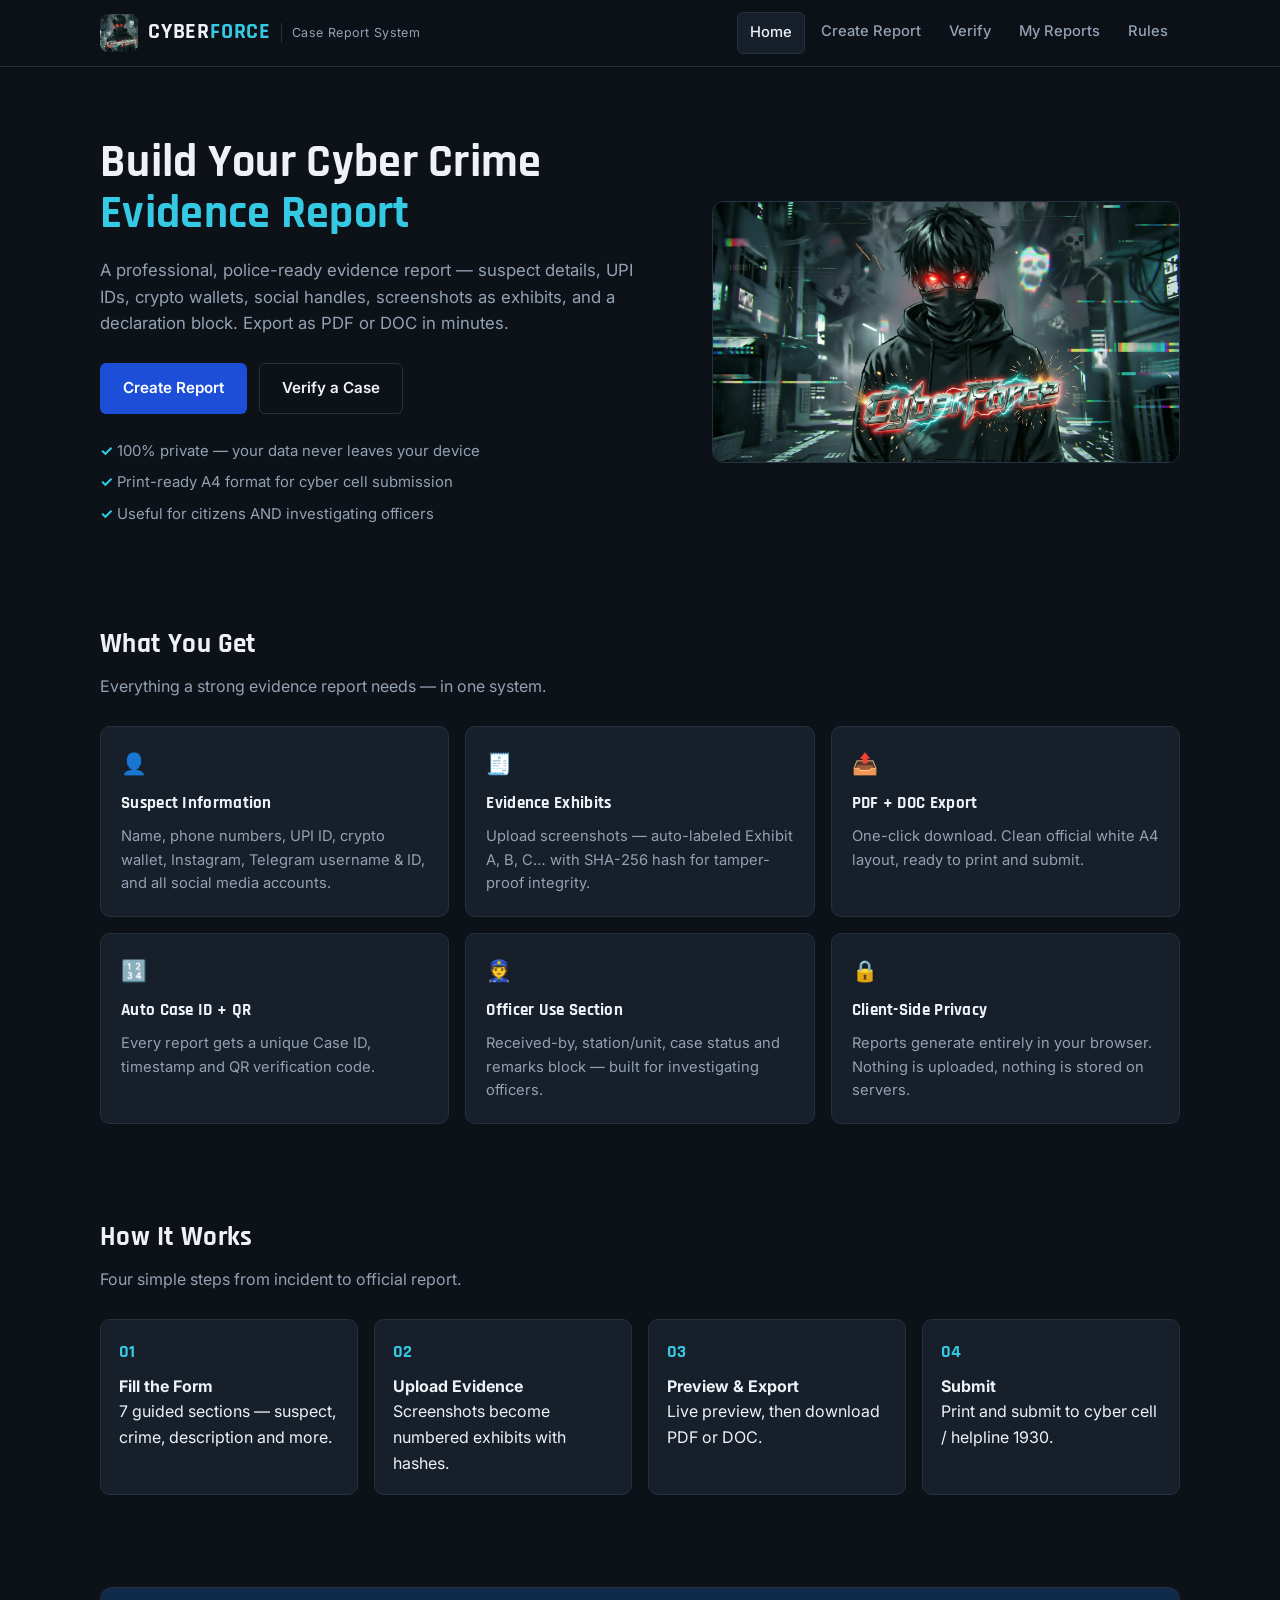
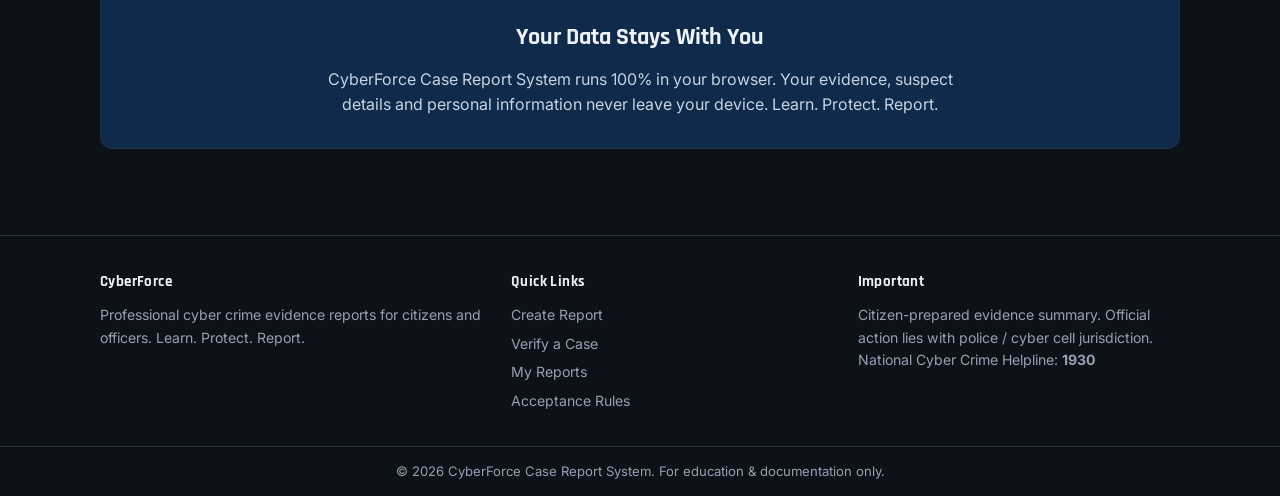
==== index.html @ e455b255 "Initial upload" ====
<!DOCTYPE html>
<html lang="en">
<head>
  <meta charset="UTF-8">
  <meta name="viewport" content="width=device-width, initial-scale=1.0">
  <title>CyberForce Case Report System — Build Your Cyber Crime Evidence Report</title>
  <meta name="description" content="Create professional, police-ready cyber crime evidence reports. 100% private, client-side.">
  <!-- CSS FALLBACK FIX: agar css/style.css na mile to root se try karega -->
  <link rel="stylesheet" href="css/style.css" onerror="this.onerror=null;this.href='style.css';">
</head>
<body>

  <header class="navbar">
    <div class="nav-inner">
      <a class="brand" href="index.html">
        <img src="assets/logo.png" alt="CyberForce" class="brand-logo" onerror="this.style.display='none'">
        <span class="brand-name">Cyber<span class="bf">Force</span></span>
        <span class="brand-tag">Case Report System</span>
      </a>
      <nav class="nav-links">
        <a href="index.html" class="active">Home</a>
        <a href="report.html">Create Report</a>
        <a href="verify.html">Verify</a>
        <a href="my-reports.html">My Reports</a>
        <a href="rules.html">Rules</a>
      </nav>
    </div>
  </header>

  <main class="container">

    <section class="hero">
      <div class="hero-text">
        <h1>Build Your Cyber Crime <span class="accent">Evidence Report</span></h1>
        <p class="lead">A professional, police-ready evidence report — suspect details, UPI IDs, crypto wallets, social handles, screenshots as exhibits, and a declaration block. Export as PDF or DOC in minutes.</p>
        <div class="hero-cta">
          <a href="report.html" class="btn btn-primary">Create Report</a>
          <a href="verify.html" class="btn btn-secondary">Verify a Case</a>
        </div>
        <ul class="hero-points">
          <li>100% private — your data never leaves your device</li>
          <li>Print-ready A4 format for cyber cell submission</li>
          <li>Useful for citizens AND investigating officers</li>
        </ul>
      </div>
      <div class="hero-art">
        <img src="assets/hero.png" alt="CyberForce investigator" onerror="this.style.display='none'">
      </div>
    </section>

    <section>
      <h2 class="section-title">What You Get</h2>
      <p class="section-sub">Everything a strong evidence report needs — in one system.</p>
      <div class="feature-grid">
        <div class="card"><span class="icon">👤</span><h3>Suspect Information</h3><p>Name, phone numbers, UPI ID, crypto wallet, Instagram, Telegram username & ID, and all social media accounts.</p></div>
        <div class="card"><span class="icon">🧾</span><h3>Evidence Exhibits</h3><p>Upload screenshots — auto-labeled Exhibit A, B, C… with SHA-256 hash for tamper-proof integrity.</p></div>
        <div class="card"><span class="icon">📤</span><h3>PDF + DOC Export</h3><p>One-click download. Clean official white A4 layout, ready to print and submit.</p></div>
        <div class="card"><span class="icon">🔢</span><h3>Auto Case ID + QR</h3><p>Every report gets a unique Case ID, timestamp and QR verification code.</p></div>
        <div class="card"><span class="icon">👮</span><h3>Officer Use Section</h3><p>Received-by, station/unit, case status and remarks block — built for investigating officers.</p></div>
        <div class="card"><span class="icon">🔒</span><h3>Client-Side Privacy</h3><p>Reports generate entirely in your browser. Nothing is uploaded, nothing is stored on servers.</p></div>
      </div>
    </section>

    <section>
      <h2 class="section-title">How It Works</h2>
      <p class="section-sub">Four simple steps from incident to official report.</p>
      <ol class="steps">
        <li><strong>Fill the Form</strong><br>7 guided sections — suspect, crime, description and more.</li>
        <li><strong>Upload Evidence</strong><br>Screenshots become numbered exhibits with hashes.</li>
        <li><strong>Preview & Export</strong><br>Live preview, then download PDF or DOC.</li>
        <li><strong>Submit</strong><br>Print and submit to cyber cell / helpline 1930.</li>
      </ol>
    </section>

    <section>
      <div class="trust-inner">
        <h2>Your Data Stays With You</h2>
        <p>CyberForce Case Report System runs 100% in your browser. Your evidence, suspect details and personal information never leave your device. Learn. Protect. Report.</p>
      </div>
    </section>

  </main>

  <footer>
    <div class="foot-inner">
      <div>
        <h4>CyberForce</h4>
        <p>Professional cyber crime evidence reports for citizens and officers. Learn. Protect. Report.</p>
      </div>
      <div>
        <h4>Quick Links</h4>
        <div class="foot-links">
          <a href="report.html">Create Report</a>
          <a href="verify.html">Verify a Case</a>
          <a href="my-reports.html">My Reports</a>
          <a href="rules.html">Acceptance Rules</a>
        </div>
      </div>
      <div>
        <h4>Important</h4>
        <p>Citizen-prepared evidence summary. Official action lies with police / cyber cell jurisdiction. National Cyber Crime Helpline: <strong>1930</strong></p>
      </div>
    </div>
    <div class="foot-bottom">© 2026 CyberForce Case Report System. For education & documentation only.</div>
  </footer>

</body>
</html>
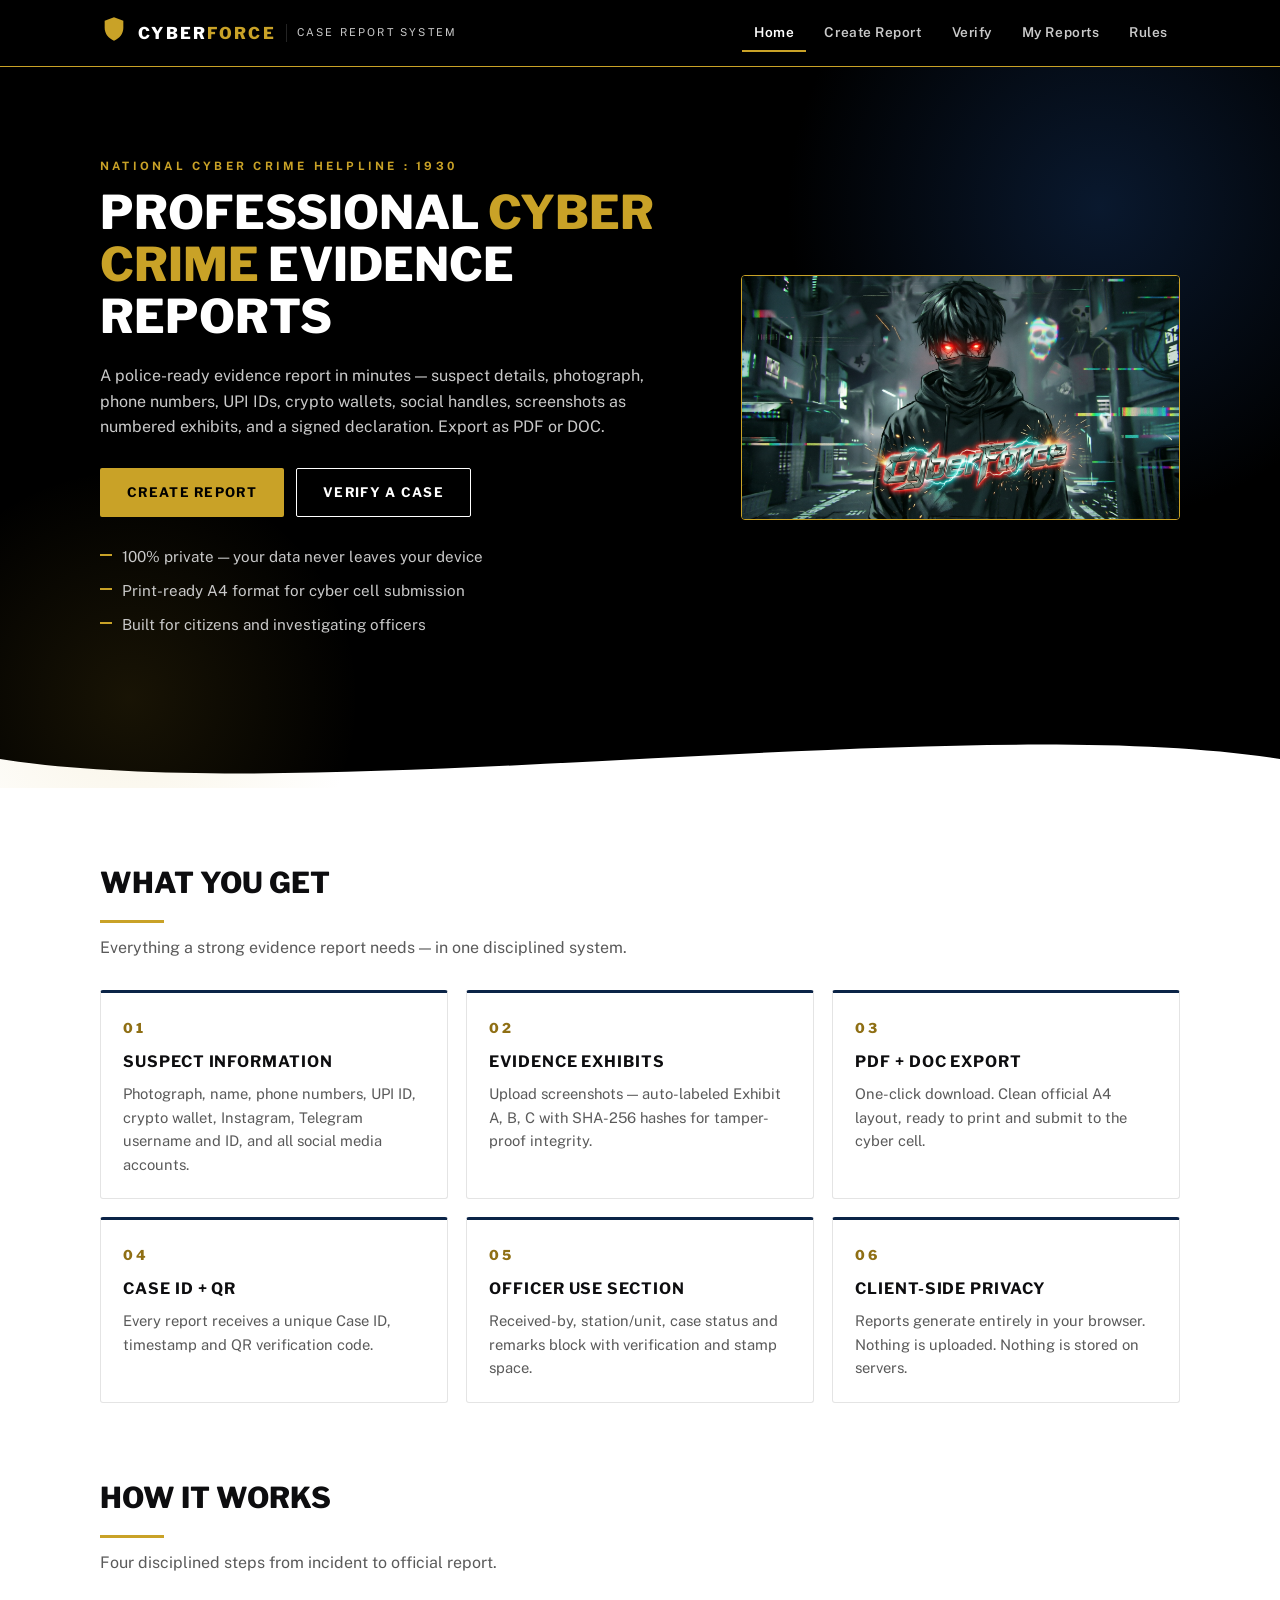
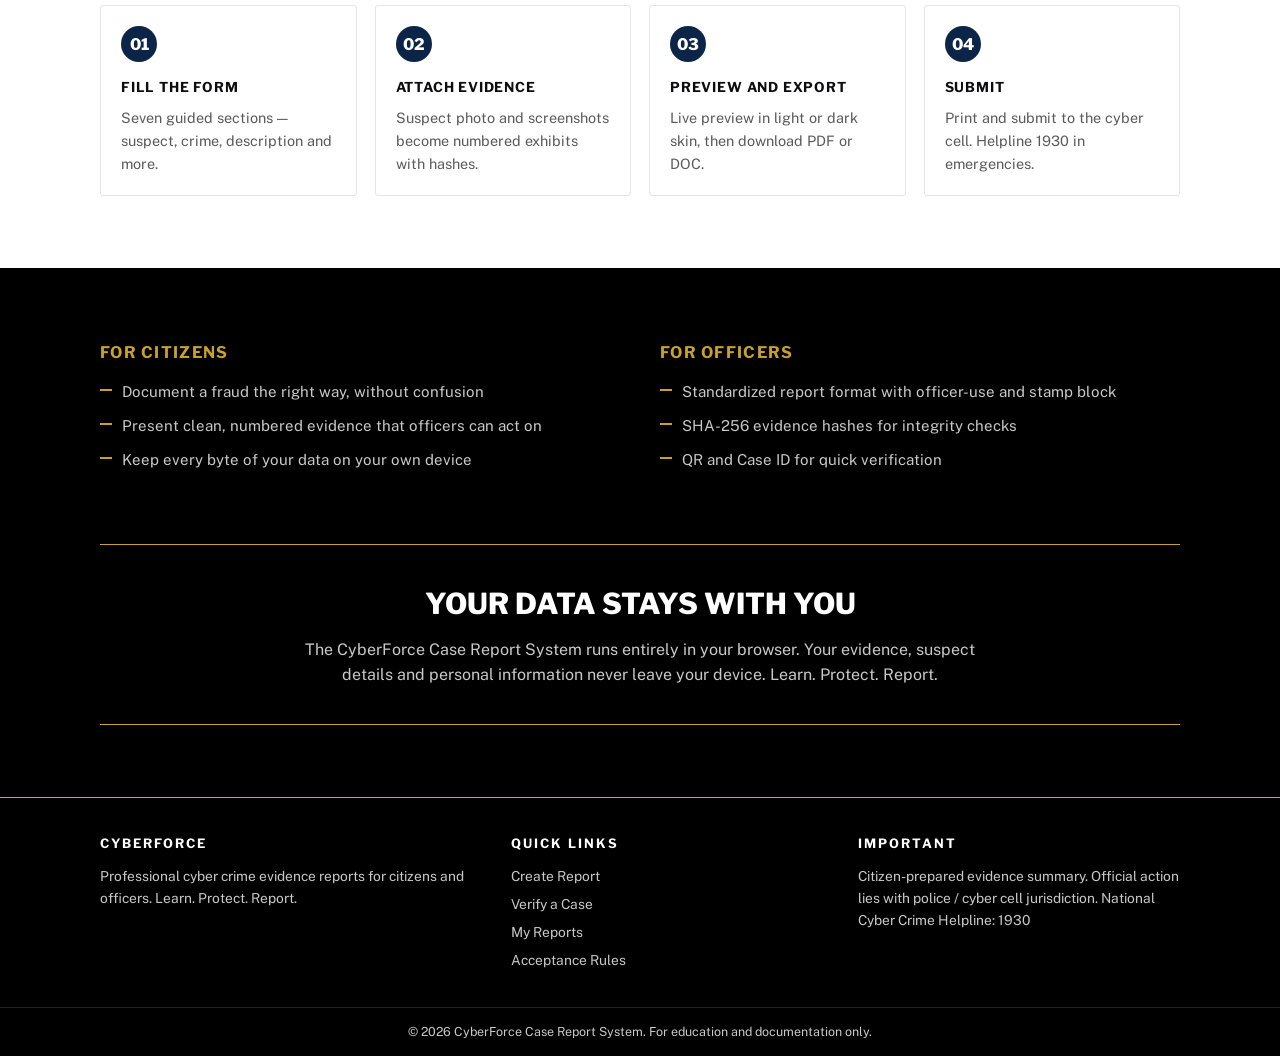
==== commit 4ffb3b5b: "Revise index.html for improved content and clarity Updated title and description for clarity and det" ====
--- a/index.html
+++ b/index.html
@@ -3,9 +3,8 @@
 <head>
   <meta charset="UTF-8">
   <meta name="viewport" content="width=device-width, initial-scale=1.0">
-  <title>CyberForce Case Report System — Build Your Cyber Crime Evidence Report</title>
-  <meta name="description" content="Create professional, police-ready cyber crime evidence reports. 100% private, client-side.">
-  <!-- CSS FALLBACK FIX: agar css/style.css na mile to root se try karega -->
+  <title>CyberForce Case Report System — Professional Cyber Crime Evidence Reports</title>
+  <meta name="description" content="Create professional, police-ready cyber crime evidence reports with suspect details, UPI, crypto wallets, suspect photograph, evidence exhibits and PDF/DOC export. 100% private, client-side.">
   <link rel="stylesheet" href="css/style.css" onerror="this.onerror=null;this.href='style.css';">
 </head>
 <body>
@@ -13,8 +12,8 @@
   <header class="navbar">
     <div class="nav-inner">
       <a class="brand" href="index.html">
-        <img src="assets/logo.png" alt="CyberForce" class="brand-logo" onerror="this.style.display='none'">
-        <span class="brand-name">Cyber<span class="bf">Force</span></span>
+        <span class="brand-mark"><svg viewBox="0 0 24 24"><path d="M12 2l8 3v6c0 5-3.4 9.4-8 11-4.6-1.6-8-6-8-11V5l8-3z"/></svg></span>
+        <span class="brand-name">CYBER<em>FORCE</em></span>
         <span class="brand-tag">Case Report System</span>
       </a>
       <nav class="nav-links">
@@ -27,59 +26,93 @@
     </div>
   </header>
 
-  <main class="container">
-
-    <section class="hero">
-      <div class="hero-text">
-        <h1>Build Your Cyber Crime <span class="accent">Evidence Report</span></h1>
-        <p class="lead">A professional, police-ready evidence report — suspect details, UPI IDs, crypto wallets, social handles, screenshots as exhibits, and a declaration block. Export as PDF or DOC in minutes.</p>
+  <!-- LIQUID HERO -->
+  <section class="hero">
+    <div class="container hero-grid">
+      <div>
+        <p class="overline">National Cyber Crime Helpline : 1930</p>
+        <h1 style="margin-top:12px">Professional <span>Cyber Crime</span> Evidence Reports</h1>
+        <p class="lead">A police-ready evidence report in minutes — suspect details, photograph, phone numbers, UPI IDs, crypto wallets, social handles, screenshots as numbered exhibits, and a signed declaration. Export as PDF or DOC.</p>
         <div class="hero-cta">
-          <a href="report.html" class="btn btn-primary">Create Report</a>
-          <a href="verify.html" class="btn btn-secondary">Verify a Case</a>
+          <a href="report.html" class="btn btn-gold">Create Report</a>
+          <a href="verify.html" class="btn btn-line-w">Verify a Case</a>
         </div>
         <ul class="hero-points">
           <li>100% private — your data never leaves your device</li>
           <li>Print-ready A4 format for cyber cell submission</li>
-          <li>Useful for citizens AND investigating officers</li>
+          <li>Built for citizens and investigating officers</li>
         </ul>
       </div>
       <div class="hero-art">
-        <img src="assets/hero.png" alt="CyberForce investigator" onerror="this.style.display='none'">
+        <img src="assets/hero.png" alt="CyberForce investigator analyzing network evidence" onerror="this.style.display='none'">
       </div>
-    </section>
+    </div>
+    <svg class="wave" viewBox="0 0 1440 70" preserveAspectRatio="none"><path d="M0,40 C360,90 1080,-10 1440,40 L1440,70 L0,70 Z"/></svg>
+  </section>
 
-    <section>
+  <!-- WHAT YOU GET -->
+  <section class="section">
+    <div class="container">
       <h2 class="section-title">What You Get</h2>
-      <p class="section-sub">Everything a strong evidence report needs — in one system.</p>
-      <div class="feature-grid">
-        <div class="card"><span class="icon">👤</span><h3>Suspect Information</h3><p>Name, phone numbers, UPI ID, crypto wallet, Instagram, Telegram username & ID, and all social media accounts.</p></div>
-        <div class="card"><span class="icon">🧾</span><h3>Evidence Exhibits</h3><p>Upload screenshots — auto-labeled Exhibit A, B, C… with SHA-256 hash for tamper-proof integrity.</p></div>
-        <div class="card"><span class="icon">📤</span><h3>PDF + DOC Export</h3><p>One-click download. Clean official white A4 layout, ready to print and submit.</p></div>
-        <div class="card"><span class="icon">🔢</span><h3>Auto Case ID + QR</h3><p>Every report gets a unique Case ID, timestamp and QR verification code.</p></div>
-        <div class="card"><span class="icon">👮</span><h3>Officer Use Section</h3><p>Received-by, station/unit, case status and remarks block — built for investigating officers.</p></div>
-        <div class="card"><span class="icon">🔒</span><h3>Client-Side Privacy</h3><p>Reports generate entirely in your browser. Nothing is uploaded, nothing is stored on servers.</p></div>
+      <div class="title-rule"></div>
+      <p class="section-sub">Everything a strong evidence report needs — in one disciplined system.</p>
+      <div class="card-grid">
+        <div class="card-o"><span class="no">01</span><h3>Suspect Information</h3><p>Photograph, name, phone numbers, UPI ID, crypto wallet, Instagram, Telegram username and ID, and all social media accounts.</p></div>
+        <div class="card-o"><span class="no">02</span><h3>Evidence Exhibits</h3><p>Upload screenshots — auto-labeled Exhibit A, B, C with SHA-256 hashes for tamper-proof integrity.</p></div>
+        <div class="card-o"><span class="no">03</span><h3>PDF + DOC Export</h3><p>One-click download. Clean official A4 layout, ready to print and submit to the cyber cell.</p></div>
+        <div class="card-o"><span class="no">04</span><h3>Case ID + QR</h3><p>Every report receives a unique Case ID, timestamp and QR verification code.</p></div>
+        <div class="card-o"><span class="no">05</span><h3>Officer Use Section</h3><p>Received-by, station/unit, case status and remarks block with verification and stamp space.</p></div>
+        <div class="card-o"><span class="no">06</span><h3>Client-Side Privacy</h3><p>Reports generate entirely in your browser. Nothing is uploaded. Nothing is stored on servers.</p></div>
       </div>
-    </section>
+    </div>
+  </section>
 
-    <section>
+  <!-- HOW IT WORKS -->
+  <section class="section" style="padding-top:0">
+    <div class="container">
       <h2 class="section-title">How It Works</h2>
-      <p class="section-sub">Four simple steps from incident to official report.</p>
-      <ol class="steps">
-        <li><strong>Fill the Form</strong><br>7 guided sections — suspect, crime, description and more.</li>
-        <li><strong>Upload Evidence</strong><br>Screenshots become numbered exhibits with hashes.</li>
-        <li><strong>Preview & Export</strong><br>Live preview, then download PDF or DOC.</li>
-        <li><strong>Submit</strong><br>Print and submit to cyber cell / helpline 1930.</li>
+      <div class="title-rule"></div>
+      <p class="section-sub">Four disciplined steps from incident to official report.</p>
+      <ol class="steps-o">
+        <li><strong>Fill the Form</strong><p>Seven guided sections — suspect, crime, description and more.</p></li>
+        <li><strong>Attach Evidence</strong><p>Suspect photo and screenshots become numbered exhibits with hashes.</p></li>
+        <li><strong>Preview and Export</strong><p>Live preview in light or dark skin, then download PDF or DOC.</p></li>
+        <li><strong>Submit</strong><p>Print and submit to the cyber cell. Helpline 1930 in emergencies.</p></li>
       </ol>
-    </section>
+    </div>
+  </section>
 
-    <section>
-      <div class="trust-inner">
-        <h2>Your Data Stays With You</h2>
-        <p>CyberForce Case Report System runs 100% in your browser. Your evidence, suspect details and personal information never leave your device. Learn. Protect. Report.</p>
+  <!-- CITIZENS / OFFICERS -->
+  <section class="section black">
+    <div class="container split">
+      <div>
+        <h3>For Citizens</h3>
+        <ul>
+          <li>Document a fraud the right way, without confusion</li>
+          <li>Present clean, numbered evidence that officers can act on</li>
+          <li>Keep every byte of your data on your own device</li>
+        </ul>
       </div>
-    </section>
+      <div>
+        <h3>For Officers</h3>
+        <ul>
+          <li>Standardized report format with officer-use and stamp block</li>
+          <li>SHA-256 evidence hashes for integrity checks</li>
+          <li>QR and Case ID for quick verification</li>
+        </ul>
+      </div>
+    </div>
+  </section>
 
-  </main>
+  <!-- TRUST -->
+  <section class="section black" style="padding-top:0">
+    <div class="container">
+      <div class="trust-band">
+        <h2 class="section-title" style="color:#fff">Your Data Stays With You</h2>
+        <p>The CyberForce Case Report System runs entirely in your browser. Your evidence, suspect details and personal information never leave your device. Learn. Protect. Report.</p>
+      </div>
+    </div>
+  </section>
 
   <footer>
     <div class="foot-inner">
@@ -98,11 +131,11 @@
       </div>
       <div>
         <h4>Important</h4>
-        <p>Citizen-prepared evidence summary. Official action lies with police / cyber cell jurisdiction. National Cyber Crime Helpline: <strong>1930</strong></p>
+        <p>Citizen-prepared evidence summary. Official action lies with police / cyber cell jurisdiction. National Cyber Crime Helpline: 1930</p>
       </div>
     </div>
-    <div class="foot-bottom">© 2026 CyberForce Case Report System. For education & documentation only.</div>
+    <div class="foot-bottom">© 2026 CyberForce Case Report System. For education and documentation only.</div>
   </footer>
 
 </body>
-</html>+</html>
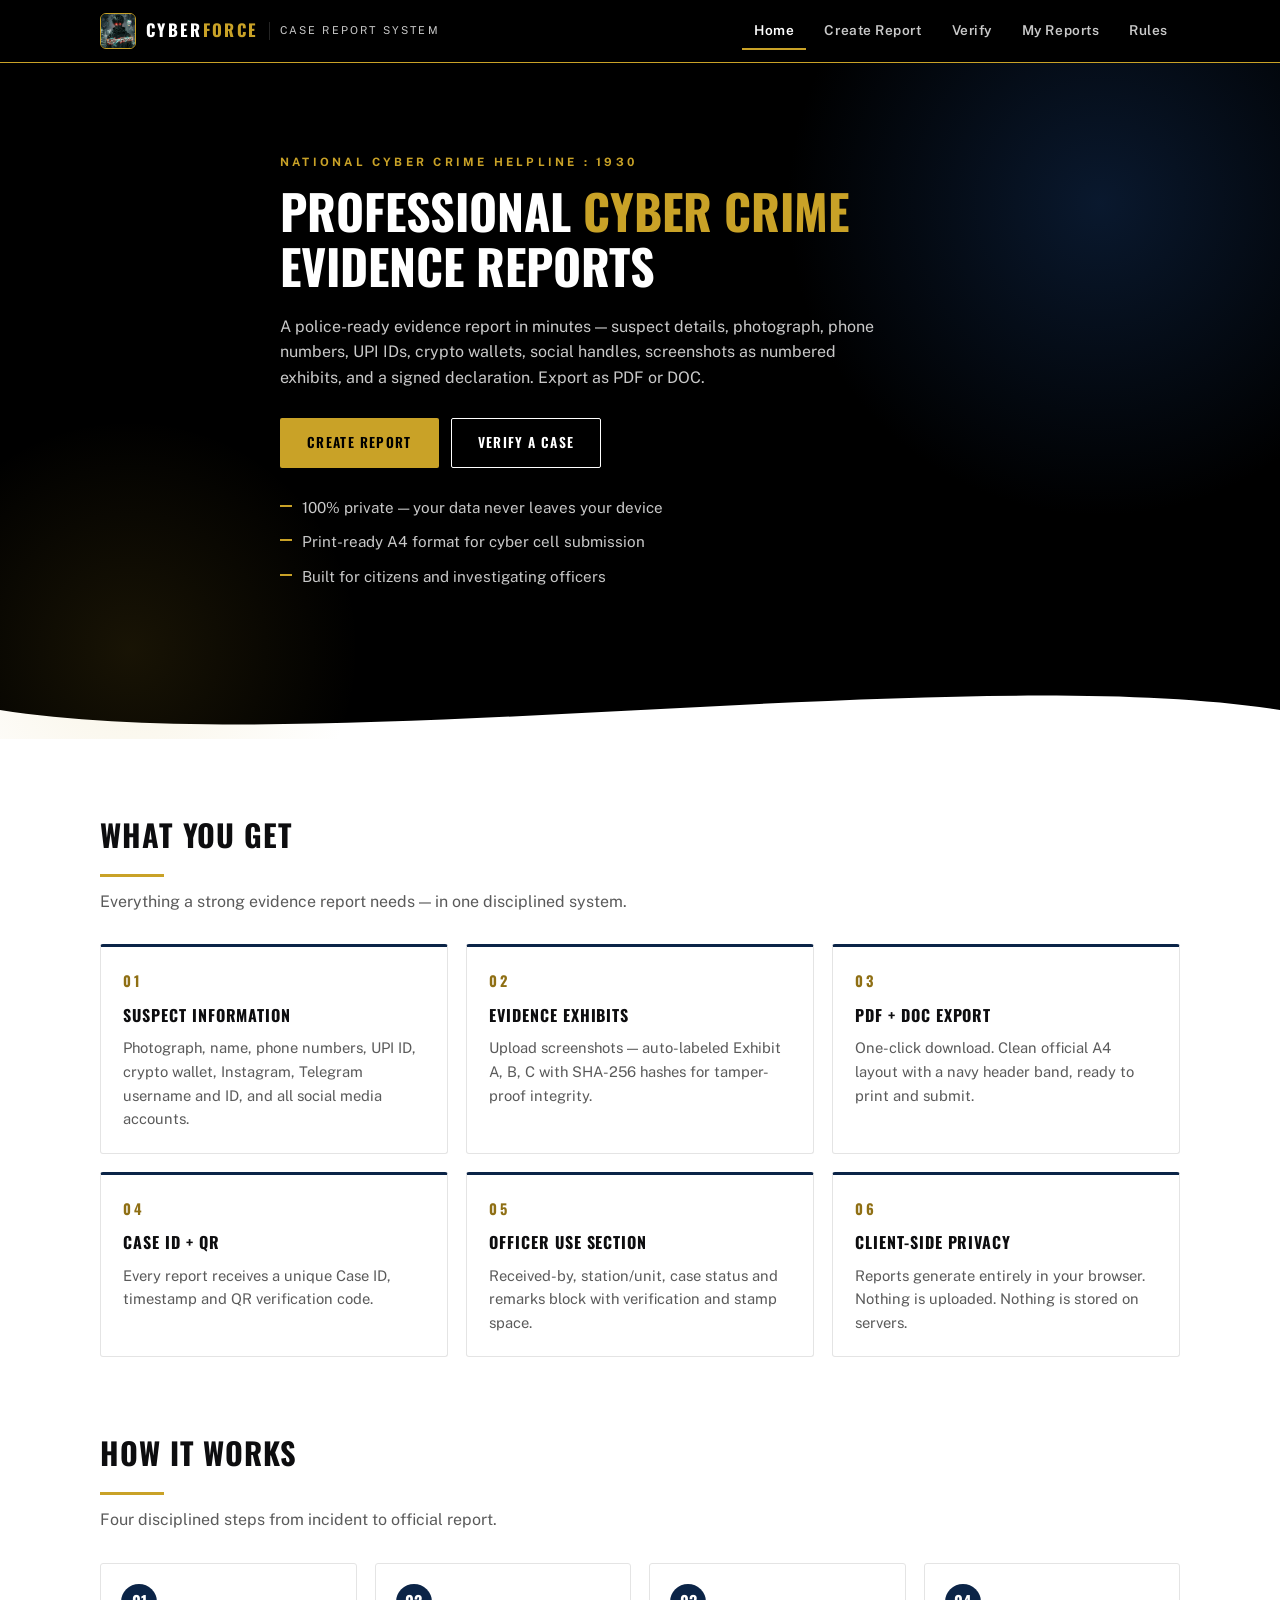
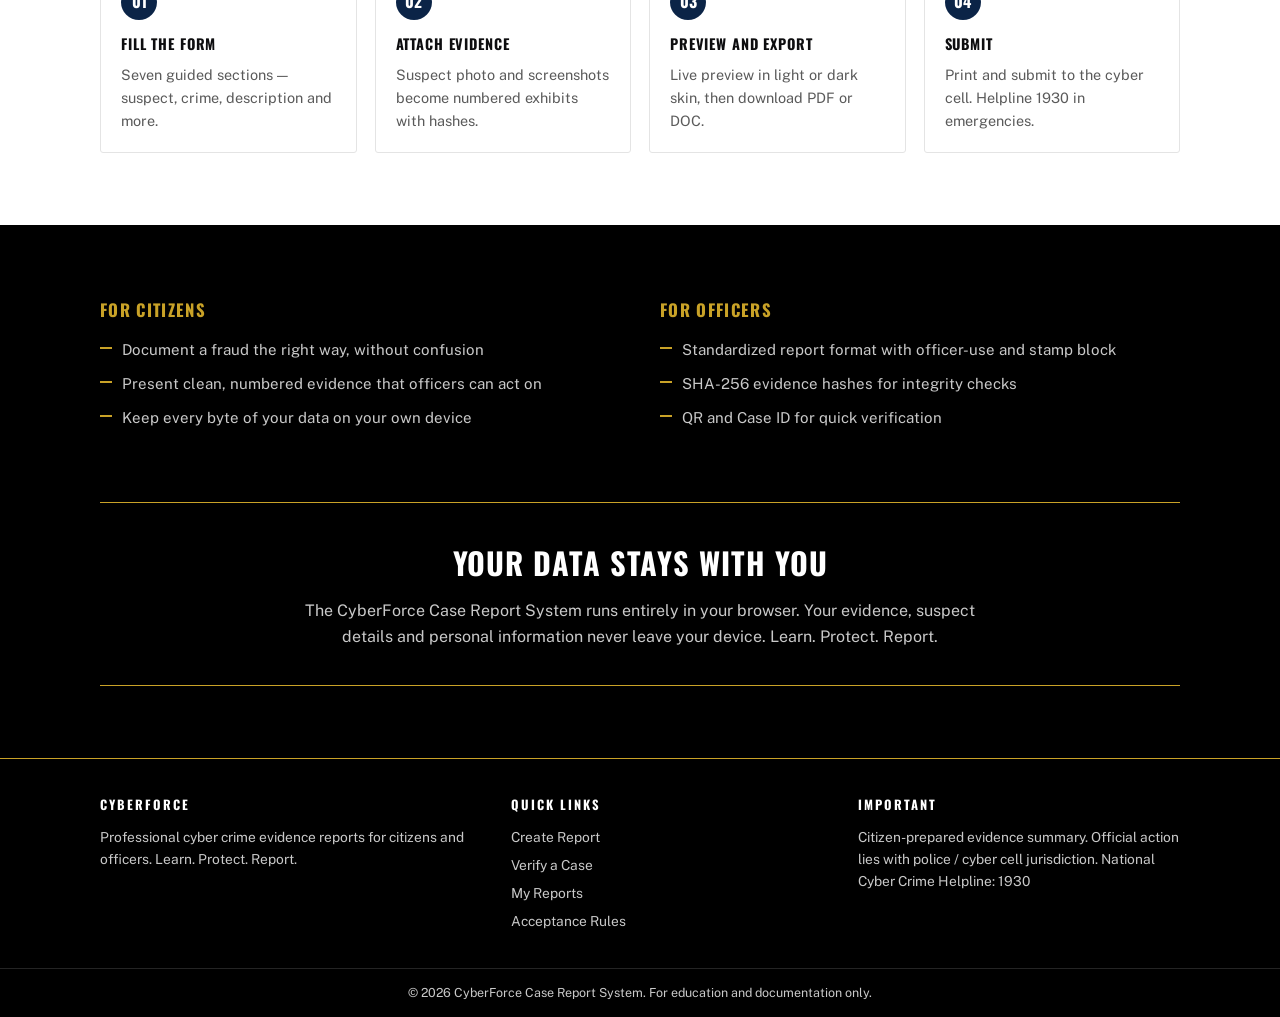
==== commit 3eb643a0: "Update index.html" ====
--- a/index.html
+++ b/index.html
@@ -4,7 +4,7 @@
   <meta charset="UTF-8">
   <meta name="viewport" content="width=device-width, initial-scale=1.0">
   <title>CyberForce Case Report System — Professional Cyber Crime Evidence Reports</title>
-  <meta name="description" content="Create professional, police-ready cyber crime evidence reports with suspect details, UPI, crypto wallets, suspect photograph, evidence exhibits and PDF/DOC export. 100% private, client-side.">
+  <meta name="description" content="Create professional, police-ready cyber crime evidence reports with suspect details, photograph, UPI, crypto wallets, evidence exhibits and PDF/DOC export. 100% private, client-side.">
   <link rel="stylesheet" href="css/style.css" onerror="this.onerror=null;this.href='style.css';">
 </head>
 <body>
@@ -12,7 +12,7 @@
   <header class="navbar">
     <div class="nav-inner">
       <a class="brand" href="index.html">
-        <span class="brand-mark"><svg viewBox="0 0 24 24"><path d="M12 2l8 3v6c0 5-3.4 9.4-8 11-4.6-1.6-8-6-8-11V5l8-3z"/></svg></span>
+        <img src="assets/logo.png" alt="CyberForce" class="brand-logo" onerror="this.style.display='none'">
         <span class="brand-name">CYBER<em>FORCE</em></span>
         <span class="brand-tag">Case Report System</span>
       </a>
@@ -26,31 +26,24 @@
     </div>
   </header>
 
-  <!-- LIQUID HERO -->
   <section class="hero">
-    <div class="container hero-grid">
-      <div>
-        <p class="overline">National Cyber Crime Helpline : 1930</p>
-        <h1 style="margin-top:12px">Professional <span>Cyber Crime</span> Evidence Reports</h1>
-        <p class="lead">A police-ready evidence report in minutes — suspect details, photograph, phone numbers, UPI IDs, crypto wallets, social handles, screenshots as numbered exhibits, and a signed declaration. Export as PDF or DOC.</p>
-        <div class="hero-cta">
-          <a href="report.html" class="btn btn-gold">Create Report</a>
-          <a href="verify.html" class="btn btn-line-w">Verify a Case</a>
-        </div>
-        <ul class="hero-points">
-          <li>100% private — your data never leaves your device</li>
-          <li>Print-ready A4 format for cyber cell submission</li>
-          <li>Built for citizens and investigating officers</li>
-        </ul>
+    <div class="container hero-inner">
+      <p class="overline">National Cyber Crime Helpline : 1930</p>
+      <h1 style="margin-top:12px">Professional <span>Cyber Crime</span> Evidence Reports</h1>
+      <p class="lead">A police-ready evidence report in minutes — suspect details, photograph, phone numbers, UPI IDs, crypto wallets, social handles, screenshots as numbered exhibits, and a signed declaration. Export as PDF or DOC.</p>
+      <div class="hero-cta">
+        <a href="report.html" class="btn btn-gold">Create Report</a>
+        <a href="verify.html" class="btn btn-line-w">Verify a Case</a>
       </div>
-      <div class="hero-art">
-        <img src="assets/hero.png" alt="CyberForce investigator analyzing network evidence" onerror="this.style.display='none'">
-      </div>
+      <ul class="hero-points">
+        <li>100% private — your data never leaves your device</li>
+        <li>Print-ready A4 format for cyber cell submission</li>
+        <li>Built for citizens and investigating officers</li>
+      </ul>
     </div>
     <svg class="wave" viewBox="0 0 1440 70" preserveAspectRatio="none"><path d="M0,40 C360,90 1080,-10 1440,40 L1440,70 L0,70 Z"/></svg>
   </section>
 
-  <!-- WHAT YOU GET -->
   <section class="section">
     <div class="container">
       <h2 class="section-title">What You Get</h2>
@@ -59,7 +52,7 @@
       <div class="card-grid">
         <div class="card-o"><span class="no">01</span><h3>Suspect Information</h3><p>Photograph, name, phone numbers, UPI ID, crypto wallet, Instagram, Telegram username and ID, and all social media accounts.</p></div>
         <div class="card-o"><span class="no">02</span><h3>Evidence Exhibits</h3><p>Upload screenshots — auto-labeled Exhibit A, B, C with SHA-256 hashes for tamper-proof integrity.</p></div>
-        <div class="card-o"><span class="no">03</span><h3>PDF + DOC Export</h3><p>One-click download. Clean official A4 layout, ready to print and submit to the cyber cell.</p></div>
+        <div class="card-o"><span class="no">03</span><h3>PDF + DOC Export</h3><p>One-click download. Clean official A4 layout with a navy header band, ready to print and submit.</p></div>
         <div class="card-o"><span class="no">04</span><h3>Case ID + QR</h3><p>Every report receives a unique Case ID, timestamp and QR verification code.</p></div>
         <div class="card-o"><span class="no">05</span><h3>Officer Use Section</h3><p>Received-by, station/unit, case status and remarks block with verification and stamp space.</p></div>
         <div class="card-o"><span class="no">06</span><h3>Client-Side Privacy</h3><p>Reports generate entirely in your browser. Nothing is uploaded. Nothing is stored on servers.</p></div>
@@ -67,7 +60,6 @@
     </div>
   </section>
 
-  <!-- HOW IT WORKS -->
   <section class="section" style="padding-top:0">
     <div class="container">
       <h2 class="section-title">How It Works</h2>
@@ -82,7 +74,6 @@
     </div>
   </section>
 
-  <!-- CITIZENS / OFFICERS -->
   <section class="section black">
     <div class="container split">
       <div>
@@ -104,7 +95,6 @@
     </div>
   </section>
 
-  <!-- TRUST -->
   <section class="section black" style="padding-top:0">
     <div class="container">
       <div class="trust-band">
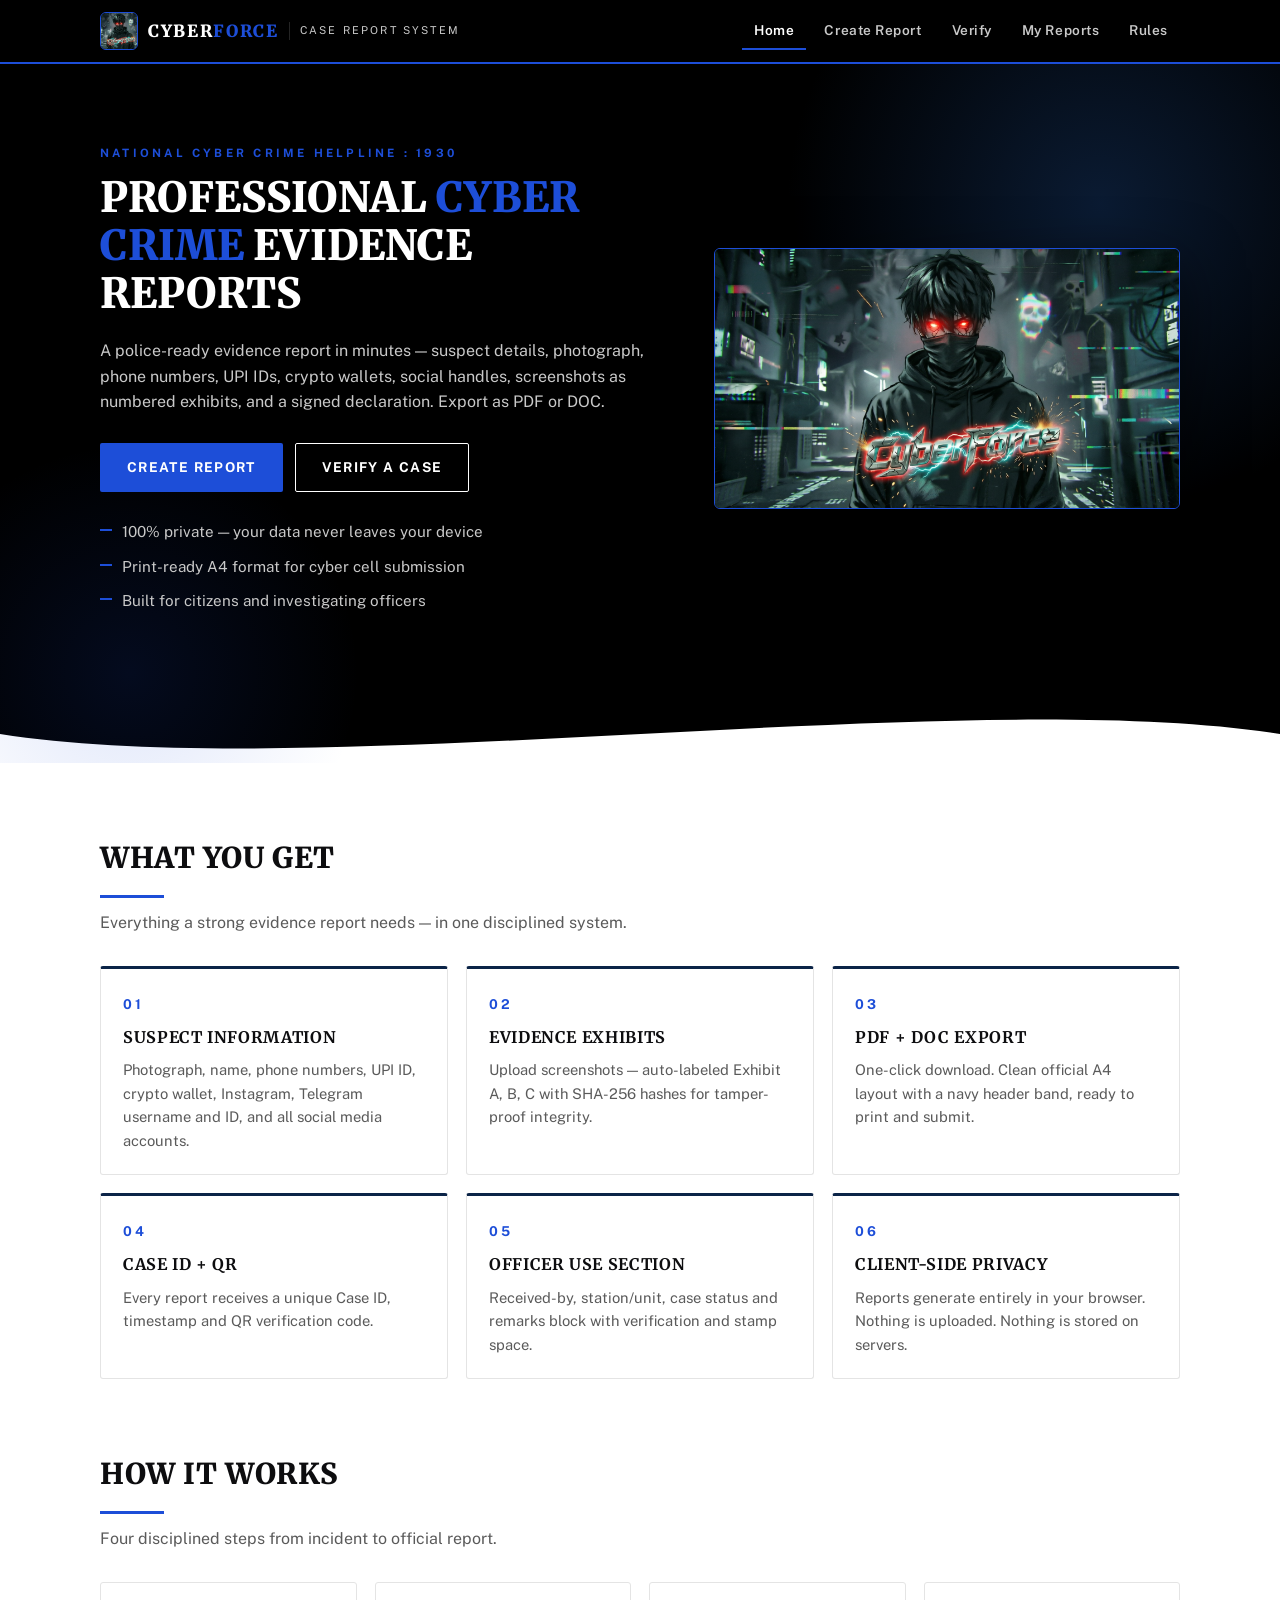
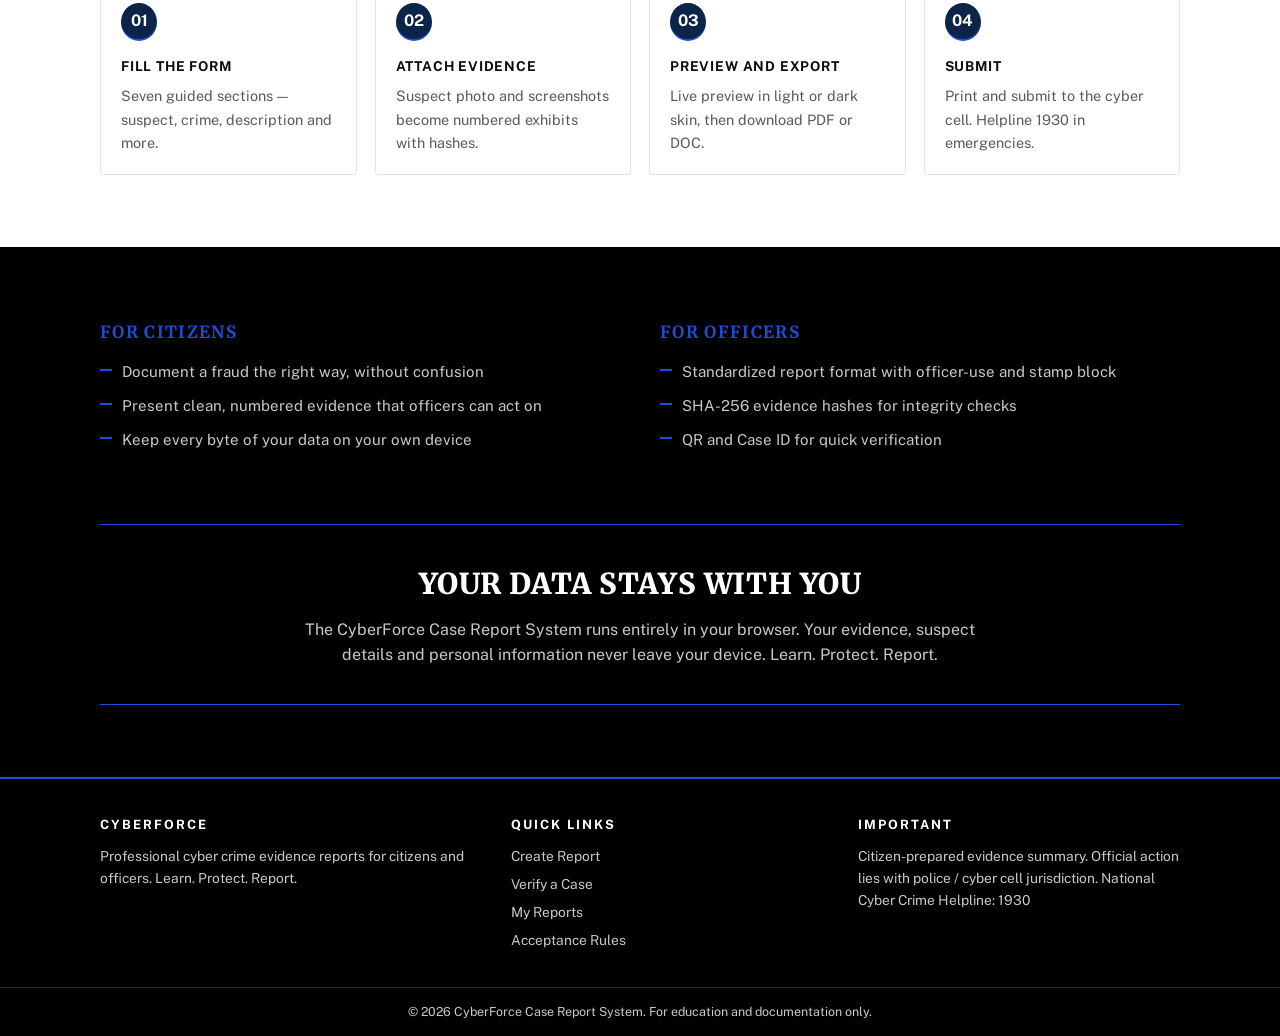
==== commit c0a428d9: "Update index.html" ====
--- a/index.html
+++ b/index.html
@@ -26,20 +26,25 @@
     </div>
   </header>
 
-  <section class="hero">
-    <div class="container hero-inner">
-      <p class="overline">National Cyber Crime Helpline : 1930</p>
-      <h1 style="margin-top:12px">Professional <span>Cyber Crime</span> Evidence Reports</h1>
-      <p class="lead">A police-ready evidence report in minutes — suspect details, photograph, phone numbers, UPI IDs, crypto wallets, social handles, screenshots as numbered exhibits, and a signed declaration. Export as PDF or DOC.</p>
-      <div class="hero-cta">
-        <a href="report.html" class="btn btn-gold">Create Report</a>
-        <a href="verify.html" class="btn btn-line-w">Verify a Case</a>
+<section class="hero">
+    <div class="container hero-grid">
+      <div>
+        <p class="overline">National Cyber Crime Helpline : 1930</p>
+        <h1 style="margin-top:12px">Professional <span>Cyber Crime</span> Evidence Reports</h1>
+        <p class="lead">A police-ready evidence report in minutes — suspect details, photograph, phone numbers, UPI IDs, crypto wallets, social handles, screenshots as numbered exhibits, and a signed declaration. Export as PDF or DOC.</p>
+        <div class="hero-cta">
+          <a href="report.html" class="btn btn-gold">Create Report</a>
+          <a href="verify.html" class="btn btn-line-w">Verify a Case</a>
+        </div>
+        <ul class="hero-points">
+          <li>100% private — your data never leaves your device</li>
+          <li>Print-ready A4 format for cyber cell submission</li>
+          <li>Built for citizens and investigating officers</li>
+        </ul>
       </div>
-      <ul class="hero-points">
-        <li>100% private — your data never leaves your device</li>
-        <li>Print-ready A4 format for cyber cell submission</li>
-        <li>Built for citizens and investigating officers</li>
-      </ul>
+      <div class="hero-art">
+        <img src="assets/hero.png" alt="CyberForce investigator" onerror="this.style.display='none'">
+      </div>
     </div>
     <svg class="wave" viewBox="0 0 1440 70" preserveAspectRatio="none"><path d="M0,40 C360,90 1080,-10 1440,40 L1440,70 L0,70 Z"/></svg>
   </section>
